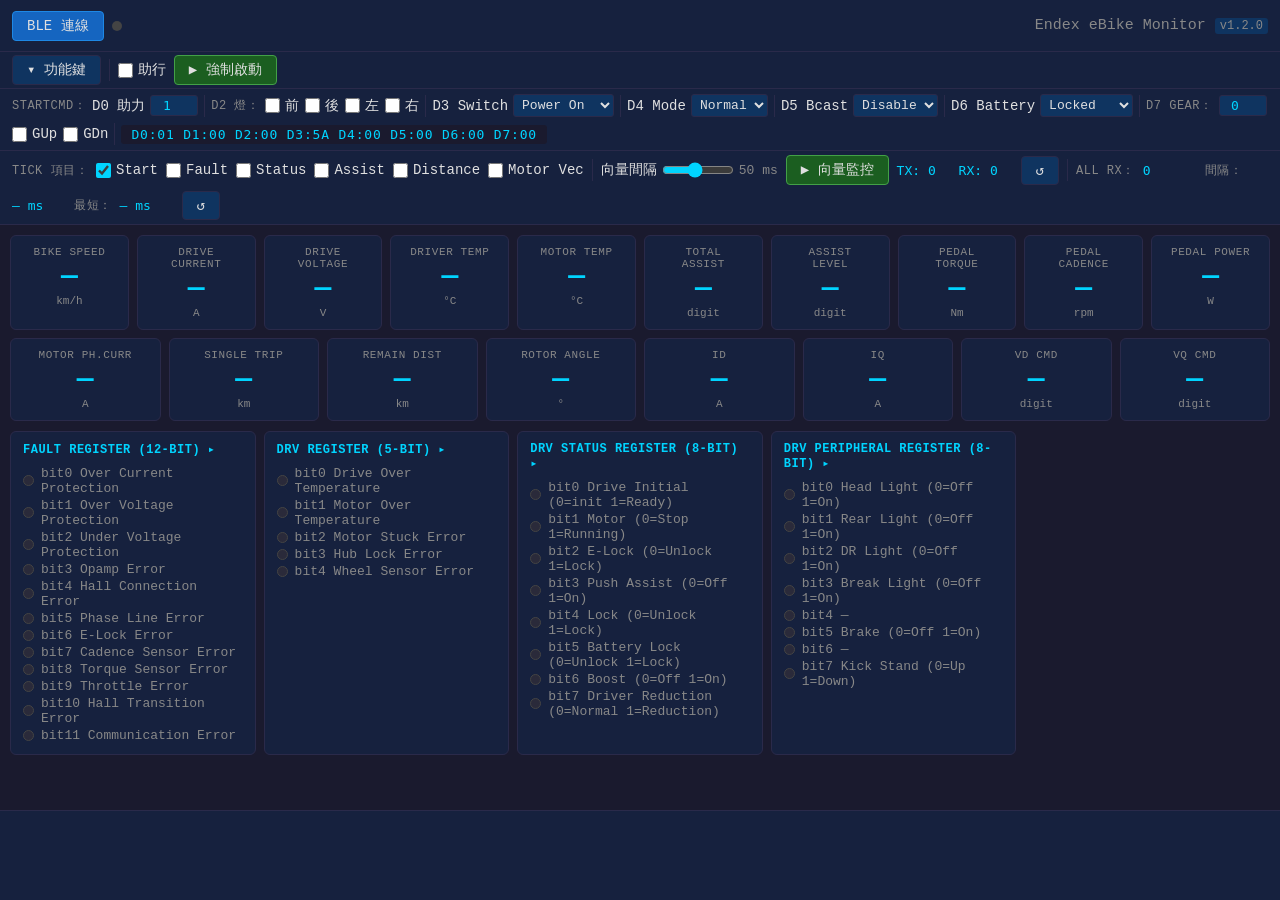
==== index.html @ 81b8f1c9 "feat: 合併 BLE 連線/關閉按鈕、助行與強制啟動移至功能鍵列 - BLE 連線與關閉整合成單一切換按鈕 btnBleToggle，依連線狀態切換文字/顏色 - 助行勾選與強制啟動按鈕移到功能鍵" ====
<!DOCTYPE html>
<html lang="zh-TW">
<head>
  <meta charset="UTF-8">
  <meta name="viewport" content="width=device-width, initial-scale=1.0">
  <title>Endex eBike Monitor</title>
  <link rel="stylesheet" href="style.css">
</head>
<body>

<!-- ── Top bar ── -->
<header class="topbar">
  <div class="conn-panel">
    <button id="btnBleToggle" class="btn btn-primary">BLE 連線</button>
    <span   id="statusDot" class="status-dot" title="未連接"></span>
    <span   id="bleInfo"   class="ble-info" style="display:none"></span>
  </div>
  <div class="app-title">Endex eBike Monitor <span id="appVersion" class="version-badge"></span></div>
</header>

<!-- ── 參數列 折疊/展開 ── -->
<div class="paneltoggle-bar">
  <button id="btnToggleParams" class="btn">▾ 功能鍵</button>
  <div class="sep"></div>
  <label class="chk-label"><input type="checkbox" id="chkPushAssist"><span>助行</span></label>
  <button id="btnDrvMonitor"   class="btn btn-action">▶ 強制啟動</button>
</div>

<div id="paramsPanel">
<!-- ── StartCmd 參數列 ── -->
<div class="cmdbar">
  <span class="tick-lbl">StartCmd：</span>

  <!-- D0 Assist Level -->
  <label class="chk-label"><span>D0 助力</span>
    <input type="number" id="cmdAssistLevel" min="0" max="5" value="1" class="cmd-num">
  </label>
  <div class="sep"></div>

  <!-- D2 Light (D1 Push Assist 沿用 topbar chkPushAssist) -->
  <span class="tick-lbl">D2 燈：</span>
  <label class="chk-label"><input type="checkbox" id="cmdLightFront"><span>前</span></label>
  <label class="chk-label"><input type="checkbox" id="cmdLightRear"><span>後</span></label>
  <label class="chk-label"><input type="checkbox" id="cmdLightLeft"><span>左</span></label>
  <label class="chk-label"><input type="checkbox" id="cmdLightRight"><span>右</span></label>
  <div class="sep"></div>

  <!-- D3 Switch -->
  <label class="chk-label"><span>D3 Switch</span>
    <select id="cmdSwitch" class="cmd-sel">
      <option value="0">Idle</option>
      <option value="90" selected>Power On</option>
      <option value="165">Power Off</option>
    </select>
  </label>
  <div class="sep"></div>

  <!-- D4 Operation -->
  <label class="chk-label"><span>D4 Mode</span>
    <select id="cmdOperation" class="cmd-sel">
      <option value="0" selected>Normal</option>
      <option value="90">Boost</option>
      <option value="236">Eco</option>
      <option value="234">Easy</option>
      <option value="174">Navi</option>
      <option value="165">Locked</option>
    </select>
  </label>
  <div class="sep"></div>

  <!-- D5 Driver Broadcast -->
  <label class="chk-label"><span>D5 Bcast</span>
    <select id="cmdBroadcast" class="cmd-sel">
      <option value="0" selected>Disable</option>
      <option value="1">Enable</option>
      <option value="2">Mute</option>
    </select>
  </label>
  <div class="sep"></div>

  <!-- D6 Battery Lock -->
  <label class="chk-label"><span>D6 Battery</span>
    <select id="cmdBatteryLock" class="cmd-sel">
      <option value="90">Unlocked</option>
      <option value="0" selected>Locked</option>
    </select>
  </label>
  <div class="sep"></div>

  <!-- D7 Gear -->
  <span class="tick-lbl">D7 Gear：</span>
  <input type="number" id="cmdGearLevel" min="0" max="15" value="0" class="cmd-num">
  <label class="chk-label"><input type="checkbox" id="cmdGearUp"><span>GUp</span></label>
  <label class="chk-label"><input type="checkbox" id="cmdGearDown"><span>GDn</span></label>
  <div class="sep"></div>
  <span id="cmdPreview" class="cmd-preview">D0:01 D1:00 D2:00 D3:5A D4:00 D5:00 D6:00 D7:00</span>
</div>

<!-- ── Tick 項目選擇列 ── -->
<nav class="tickbar">
  <span class="tick-lbl">Tick 項目：</span>
  <label class="chk-label"><input type="checkbox" id="chkTickStart"    checked><span>Start</span></label>
  <label class="chk-label"><input type="checkbox" id="chkTickFault"           ><span>Fault</span></label>
  <label class="chk-label"><input type="checkbox" id="chkTickStatus"         ><span>Status</span></label>
  <label class="chk-label"><input type="checkbox" id="chkTickAssist"         ><span>Assist</span></label>
  <label class="chk-label"><input type="checkbox" id="chkTickDistance"       ><span>Distance</span></label>
  <label class="chk-label"><input type="checkbox" id="chkTickMotorVec"       ><span>Motor Vec</span></label>
  <div class="sep"></div>
  <label class="chk-label"><span>向量間隔</span>
    <input type="range" id="mvInterval" min="10" max="100" value="50" step="5" class="mv-interval-slider">
    <span id="mvIntervalVal" class="drv-log-count">50 ms</span>
  </label>
  <button id="btnMotorVectorMonitor" class="btn btn-action">▶ 向量監控</button>
  <span id="mvTxCount" class="mv-counter">TX: 0</span>
  <span id="mvRxCount" class="mv-counter">RX: 0</span>
  <button id="btnMvCountReset" class="btn">↺</button>
  <div class="sep"></div>
  <span class="tick-lbl">All RX：</span>
  <span id="rxTotalCount" class="mv-counter">0</span>
  <span class="tick-lbl">間隔：</span>
  <span id="rxInterval" class="mv-counter">— ms</span>
  <span class="tick-lbl">最短：</span>
  <span id="rxMinInterval" class="mv-counter">— ms</span>
  <button id="btnRxTotalReset" class="btn">↺</button>
</nav>
</div><!-- #paramsPanel -->

<!-- ── Main area ── -->
<main class="main-area">

  <!-- Metric cards -->
  <div class="drv-metrics">
    <div class="drv-card"><div class="drv-lbl">Bike Speed</div>    <div id="drvBikeSpeed"      class="drv-val">—</div><div class="drv-unit">km/h</div></div>
    <div class="drv-card"><div class="drv-lbl">Drive Current</div> <div id="drvDriveCurrent"   class="drv-val">—</div><div class="drv-unit">A</div></div>
    <div class="drv-card"><div class="drv-lbl">Drive Voltage</div> <div id="drvDriveVoltage"   class="drv-val">—</div><div class="drv-unit">V</div></div>
    <div class="drv-card"><div class="drv-lbl">Driver Temp</div>   <div id="drvDriverTemp"     class="drv-val">—</div><div class="drv-unit">°C</div></div>
    <div class="drv-card"><div class="drv-lbl">Motor Temp</div>    <div id="drvMotorTemp"      class="drv-val">—</div><div class="drv-unit">°C</div></div>
    <div class="drv-card"><div class="drv-lbl">Total Assist</div>  <div id="drvTotalAssist"    class="drv-val">—</div><div class="drv-unit">digit</div></div>
    <div class="drv-card"><div class="drv-lbl">Assist Level</div>  <div id="drvAssistLevel"    class="drv-val">—</div><div class="drv-unit">digit</div></div>
    <div class="drv-card"><div class="drv-lbl">Pedal Torque</div>  <div id="drvPedalTorque"    class="drv-val">—</div><div class="drv-unit">Nm</div></div>
    <div class="drv-card"><div class="drv-lbl">Pedal Cadence</div> <div id="drvPedalCadence"   class="drv-val">—</div><div class="drv-unit">rpm</div></div>
    <div class="drv-card"><div class="drv-lbl">Pedal Power</div>   <div id="drvPedalPower"     class="drv-val">—</div><div class="drv-unit">W</div></div>
    <div class="drv-card"><div class="drv-lbl">Motor Ph.Curr</div> <div id="drvMotorPhaseCurr" class="drv-val">—</div><div class="drv-unit">A</div></div>
    <div class="drv-card"><div class="drv-lbl">Single Trip</div>   <div id="drvSingleTrip"     class="drv-val">—</div><div class="drv-unit">km</div></div>
    <div class="drv-card"><div class="drv-lbl">Remain Dist</div>   <div id="drvRemainDist"     class="drv-val">—</div><div class="drv-unit">km</div></div>
    <div class="drv-card"><div class="drv-lbl">Rotor Angle</div>  <div id="drvRotorAngle"     class="drv-val">—</div><div class="drv-unit">°</div></div>
    <div class="drv-card"><div class="drv-lbl">Id</div>           <div id="drvId"             class="drv-val">—</div><div class="drv-unit">A</div></div>
    <div class="drv-card"><div class="drv-lbl">Iq</div>           <div id="drvIq"             class="drv-val">—</div><div class="drv-unit">A</div></div>
    <div class="drv-card"><div class="drv-lbl">Vd Cmd</div>       <div id="drvVdCmd"          class="drv-val">—</div><div class="drv-unit">digit</div></div>
    <div class="drv-card"><div class="drv-lbl">Vq Cmd</div>       <div id="drvVqCmd"          class="drv-val">—</div><div class="drv-unit">digit</div></div>
  </div>

  <!-- Register bit displays -->
  <div class="drv-registers">

    <!-- Fault Register 12-bit -->
    <div class="drv-reg-box">
      <div class="drv-reg-title clickable" id="titleFault">Fault Register (12-bit) ▸</div>
      <div id="drvFault">
        <div class="drv-bit-row"><span class="drv-bit-ind"></span><span>bit0  Over Current Protection</span></div>
        <div class="drv-bit-row"><span class="drv-bit-ind"></span><span>bit1  Over Voltage Protection</span></div>
        <div class="drv-bit-row"><span class="drv-bit-ind"></span><span>bit2  Under Voltage Protection</span></div>
        <div class="drv-bit-row"><span class="drv-bit-ind"></span><span>bit3  Opamp Error</span></div>
        <div class="drv-bit-row"><span class="drv-bit-ind"></span><span>bit4  Hall Connection Error</span></div>
        <div class="drv-bit-row"><span class="drv-bit-ind"></span><span>bit5  Phase Line Error</span></div>
        <div class="drv-bit-row"><span class="drv-bit-ind"></span><span>bit6  E-Lock Error</span></div>
        <div class="drv-bit-row"><span class="drv-bit-ind"></span><span>bit7  Cadence Sensor Error</span></div>
        <div class="drv-bit-row"><span class="drv-bit-ind"></span><span>bit8  Torque Sensor Error</span></div>
        <div class="drv-bit-row"><span class="drv-bit-ind"></span><span>bit9  Throttle Error</span></div>
        <div class="drv-bit-row"><span class="drv-bit-ind"></span><span>bit10 Hall Transition Error</span></div>
        <div class="drv-bit-row"><span class="drv-bit-ind"></span><span>bit11 Communication Error</span></div>
      </div>
    </div>

    <!-- DRV Register 5-bit -->
    <div class="drv-reg-box">
      <div class="drv-reg-title clickable" id="titleDRV">DRV Register (5-bit) ▸</div>
      <div id="drvDRV">
        <div class="drv-bit-row"><span class="drv-bit-ind"></span><span>bit0  Drive Over Temperature</span></div>
        <div class="drv-bit-row"><span class="drv-bit-ind"></span><span>bit1  Motor Over Temperature</span></div>
        <div class="drv-bit-row"><span class="drv-bit-ind"></span><span>bit2  Motor Stuck Error</span></div>
        <div class="drv-bit-row"><span class="drv-bit-ind"></span><span>bit3  Hub Lock Error</span></div>
        <div class="drv-bit-row"><span class="drv-bit-ind"></span><span>bit4  Wheel Sensor Error</span></div>
      </div>
    </div>

    <!-- Status Register 8-bit -->
    <div class="drv-reg-box">
      <div class="drv-reg-title clickable" id="titleStatus">Drv Status Register (8-bit) ▸</div>
      <div id="drvStatus">
        <div class="drv-bit-row"><span class="drv-bit-ind drv-ok"></span><span>bit0  Drive Initial (0=init 1=Ready)</span></div>
        <div class="drv-bit-row"><span class="drv-bit-ind drv-ok"></span><span>bit1  Motor (0=Stop 1=Running)</span></div>
        <div class="drv-bit-row"><span class="drv-bit-ind"></span>       <span>bit2  E-Lock (0=Unlock 1=Lock)</span></div>
        <div class="drv-bit-row"><span class="drv-bit-ind drv-ok"></span><span>bit3  Push Assist (0=Off 1=On)</span></div>
        <div class="drv-bit-row"><span class="drv-bit-ind"></span>       <span>bit4  Lock (0=Unlock 1=Lock)</span></div>
        <div class="drv-bit-row"><span class="drv-bit-ind"></span>       <span>bit5  Battery Lock (0=Unlock 1=Lock)</span></div>
        <div class="drv-bit-row"><span class="drv-bit-ind drv-ok"></span><span>bit6  Boost (0=Off 1=On)</span></div>
        <div class="drv-bit-row"><span class="drv-bit-ind"></span>       <span>bit7  Driver Reduction (0=Normal 1=Reduction)</span></div>
      </div>
    </div>

    <!-- Peripheral Register 8-bit -->
    <div class="drv-reg-box">
      <div class="drv-reg-title clickable" id="titlePepherial">Drv Peripheral Register (8-bit) ▸</div>
      <div id="drvPepherial">
        <div class="drv-bit-row"><span class="drv-bit-ind drv-ok"></span><span>bit0  Head Light (0=Off 1=On)</span></div>
        <div class="drv-bit-row"><span class="drv-bit-ind drv-ok"></span><span>bit1  Rear Light (0=Off 1=On)</span></div>
        <div class="drv-bit-row"><span class="drv-bit-ind drv-ok"></span><span>bit2  DR Light (0=Off 1=On)</span></div>
        <div class="drv-bit-row"><span class="drv-bit-ind drv-ok"></span><span>bit3  Break Light (0=Off 1=On)</span></div>
        <div class="drv-bit-row"><span class="drv-bit-ind"></span>       <span>bit4  —</span></div>
        <div class="drv-bit-row"><span class="drv-bit-ind"></span>       <span>bit5  Brake (0=Off 1=On)</span></div>
        <div class="drv-bit-row"><span class="drv-bit-ind"></span>       <span>bit6  —</span></div>
        <div class="drv-bit-row"><span class="drv-bit-ind"></span>       <span>bit7  Kick Stand (0=Up 1=Down)</span></div>
      </div>
    </div>

  </div><!-- .drv-registers -->
</main>

<!-- ── Status log ── -->
<footer class="statusbar">
  <textarea id="statusLog" class="status-log" readonly></textarea>
</footer>

<!-- ══════════════════════════════════════════════════════
     SetBit modal — register bit viewer
     ══════════════════════════════════════════════════════ -->
<div id="modalSetBit" class="modal-overlay" style="display:none">
  <div class="modal-box">
    <div class="modal-hdr">
      <span id="setbitTitle">位元檢視</span>
      <button class="modal-x" data-close="modalSetBit">×</button>
    </div>
    <div class="modal-body">
      <div id="setbitGrid" class="setbit-grid"></div>
      <div id="setbitPreview" class="setbit-preview">HEX: 0x0000   DEC: 0</div>
    </div>
    <div class="modal-ftr">
      <button class="btn" data-close="modalSetBit">關閉</button>
    </div>
  </div>
</div>

<script src="js/ble.js"></script>
<script src="js/protocol.js"></script>
<script src="js/app.js"></script>
</body>
</html>
---- style.css ----
/* Endex eBike Monitor — dark theme */

:root {
  --bg:       #1a1a2e;
  --surface:  #16213e;
  --surface2: #0f3460;
  --accent:   #e94560;
  --cyan:     #00d4ff;
  --text:     #e0e0e0;
  --dim:      #888;
  --border:   #2a2a4a;
  --ok:       #00c853;
  --danger:   #e94560;
}

* { box-sizing: border-box; margin: 0; padding: 0; }

body {
  font-family: 'Consolas', 'Courier New', monospace;
  background: var(--bg);
  color: var(--text);
  display: flex;
  flex-direction: column;
  height: 100vh;
  overflow: hidden;
  font-size: 14px;
}

/* ── Top bar ─────────────────────────────────────────────────── */

.topbar {
  height: 52px;
  background: var(--surface);
  border-bottom: 1px solid var(--border);
  display: flex;
  align-items: center;
  padding: 0 12px;
  gap: 8px;
  flex-shrink: 0;
}

.conn-panel {
  display: flex;
  align-items: center;
  gap: 8px;
  flex: 1;
  min-width: 0;
}

.sep {
  width: 1px;
  height: 22px;
  background: var(--border);
  flex-shrink: 0;
}

.app-title {
  font-size: 15px;
  color: var(--dim);
  white-space: nowrap;
  margin-left: auto;
  padding-left: 12px;
}

.version-badge {
  font-size: 12px;
  background: var(--surface2);
  padding: 1px 5px;
  border-radius: 3px;
}

/* ── Buttons ──────────────────────────────────────────────────── */

.btn {
  padding: 5px 14px;
  border: 1px solid var(--border);
  border-radius: 4px;
  background: var(--surface2);
  color: var(--text);
  cursor: pointer;
  font-size: 14px;
  font-family: inherit;
  white-space: nowrap;
  flex-shrink: 0;
}
.btn:hover:not(:disabled) { filter: brightness(1.2); }
.btn:disabled { opacity: 0.4; cursor: not-allowed; }

.btn-primary { background: #1565c0; border-color: #1e88e5; }
.btn-action  { background: #1b5e20; border-color: #43a047; }
.btn-danger  { background: #b71c1c; border-color: #e53935; }

/* ── Status dot & BLE info ────────────────────────────────────── */

.status-dot {
  width: 10px; height: 10px;
  border-radius: 50%;
  background: #444;
  flex-shrink: 0;
  transition: background 0.3s;
}
.status-dot.connected    { background: var(--ok);  box-shadow: 0 0 6px var(--ok); }
.status-dot.disconnected { background: #444; }

.ble-info {
  font-size: 13px;
  color: var(--cyan);
  background: rgba(0,212,255,0.1);
  padding: 2px 8px;
  border-radius: 3px;
  white-space: nowrap;
}

.chk-label {
  display: flex;
  align-items: center;
  gap: 5px;
  cursor: pointer;
  white-space: nowrap;
  flex-shrink: 0;
}

.chk-label input[type="checkbox"] {
  width: 15px;
  height: 15px;
  accent-color: var(--cyan);
}

.drv-log-count {
  font-size: 13px;
  color: var(--dim);
  white-space: nowrap;
}

.mv-interval-slider {
  width: 72px;
  cursor: pointer;
  accent-color: var(--cyan);
  vertical-align: middle;
}

.mv-counter {
  font-size: 13px;
  color: var(--cyan);
  font-family: monospace;
  white-space: nowrap;
  min-width: 54px;
  display: inline-block;
}

/* ── Panel toggle bar ─────────────────────────────────────────── */

.paneltoggle-bar {
  background: var(--surface);
  border-bottom: 1px solid var(--border);
  display: flex;
  align-items: center;
  padding: 3px 12px;
  gap: 8px;
  flex-shrink: 0;
}

/* ── Cmd bar (StartCmd 參數) ──────────────────────────────────── */

.cmdbar {
  background: var(--surface);
  border-bottom: 1px solid var(--border);
  display: flex;
  align-items: center;
  flex-wrap: wrap;
  padding: 5px 12px;
  gap: 6px;
  flex-shrink: 0;
  min-height: 34px;
}

.cmd-sel {
  background: var(--surface2);
  color: var(--text);
  border: 1px solid var(--border);
  border-radius: 3px;
  font-size: 13px;
  font-family: inherit;
  padding: 2px 4px;
  cursor: pointer;
}
.cmd-sel:focus { outline: 1px solid var(--cyan); }

.cmd-num {
  width: 48px;
  background: var(--surface2);
  color: var(--cyan);
  border: 1px solid var(--border);
  border-radius: 3px;
  font-size: 13px;
  font-family: monospace;
  padding: 2px 4px;
  text-align: center;
}
.cmd-num:focus { outline: 1px solid var(--cyan); }

.cmd-preview {
  font-size: 13px;
  color: var(--cyan);
  font-family: monospace;
  white-space: nowrap;
  background: var(--bg);
  padding: 2px 10px;
  border-radius: 3px;
  letter-spacing: 0.8px;
}

/* ── Tick bar ─────────────────────────────────────────────────── */

.tickbar {
  min-height: 36px;
  background: var(--surface);
  border-bottom: 1px solid var(--border);
  display: flex;
  align-items: center;
  flex-wrap: wrap;
  padding: 4px 12px;
  gap: 8px;
  row-gap: 6px;
  flex-shrink: 0;
}

.tick-lbl {
  font-size: 12px;
  color: var(--dim);
  white-space: nowrap;
  text-transform: uppercase;
  letter-spacing: 0.5px;
}

/* ── Main area ────────────────────────────────────────────────── */

.main-area {
  flex: 1;
  overflow-y: auto;
  padding: 10px;
  display: flex;
  flex-direction: column;
  gap: 10px;
}

/* ── Metric cards ─────────────────────────────────────────────── */

.drv-metrics {
  display: flex;
  flex-wrap: wrap;
  gap: 8px;
}

.drv-card {
  background: var(--surface);
  border: 1px solid var(--border);
  border-radius: 6px;
  padding: 10px 16px;
  min-width: 110px;
  text-align: center;
  flex: 1 0 110px;
}

.drv-lbl {
  font-size: 11px;
  color: var(--dim);
  text-transform: uppercase;
  letter-spacing: 0.6px;
  margin-bottom: 4px;
}

.drv-val {
  font-size: 28px;
  font-weight: bold;
  color: var(--cyan);
  line-height: 1.1;
}

.drv-unit {
  font-size: 11px;
  color: var(--dim);
  margin-top: 2px;
}

/* ── Register boxes ───────────────────────────────────────────── */

.drv-registers {
  display: grid;
  grid-template-columns: repeat(auto-fill, minmax(220px, 1fr));
  gap: 8px;
}

.drv-reg-box {
  background: var(--surface);
  border: 1px solid var(--border);
  border-radius: 6px;
  padding: 10px 12px;
}

.drv-reg-title {
  font-size: 12px;
  font-weight: bold;
  color: var(--cyan);
  text-transform: uppercase;
  letter-spacing: 0.5px;
  margin-bottom: 8px;
}

.drv-reg-title.clickable {
  cursor: pointer;
  user-select: none;
}
.drv-reg-title.clickable:hover { color: #fff; }

.drv-bit-row {
  display: flex;
  align-items: center;
  gap: 7px;
  padding: 1px 0;
  font-size: 13px;
  color: var(--dim);
}

.drv-bit-ind {
  width: 11px; height: 11px;
  border-radius: 50%;
  background: #2a2a3a;
  border: 1px solid #444;
  flex-shrink: 0;
  transition: background 0.15s, box-shadow 0.15s;
}

/* error bits: red when on */
.drv-bit-ind.on {
  background: var(--danger);
  border-color: var(--danger);
  box-shadow: 0 0 5px var(--danger);
}

/* ok bits: green when on (drv-ok class present in HTML) */
.drv-bit-ind.drv-ok.on {
  background: var(--ok);
  border-color: var(--ok);
  box-shadow: 0 0 5px var(--ok);
}

/* ── Status bar ───────────────────────────────────────────────── */

.statusbar {
  height: 90px;
  background: var(--surface);
  border-top: 1px solid var(--border);
  flex-shrink: 0;
  padding: 4px 6px;
}

.status-log {
  width: 100%;
  height: 100%;
  background: transparent;
  border: none;
  color: var(--dim);
  font-family: inherit;
  font-size: 13px;
  resize: none;
  outline: none;
}

/* ── Modal ────────────────────────────────────────────────────── */

.modal-overlay {
  position: fixed;
  inset: 0;
  background: rgba(0, 0, 0, 0.72);
  display: flex;
  align-items: center;
  justify-content: center;
  z-index: 1000;
}

.modal-box {
  background: var(--surface);
  border: 1px solid var(--border);
  border-radius: 8px;
  min-width: 280px;
  max-width: 90vw;
  max-height: 80vh;
  display: flex;
  flex-direction: column;
  box-shadow: 0 8px 32px rgba(0,0,0,0.5);
}

.modal-hdr {
  display: flex;
  align-items: center;
  justify-content: space-between;
  padding: 10px 14px;
  border-bottom: 1px solid var(--border);
  font-size: 15px;
  font-weight: bold;
  color: var(--cyan);
}

.modal-x {
  background: none;
  border: none;
  color: var(--dim);
  font-size: 20px;
  cursor: pointer;
  line-height: 1;
  padding: 0 2px;
}
.modal-x:hover { color: var(--danger); }

.modal-body {
  padding: 14px;
  overflow-y: auto;
  flex: 1;
}

.modal-ftr {
  padding: 10px 14px;
  border-top: 1px solid var(--border);
  display: flex;
  justify-content: flex-end;
  gap: 8px;
}

/* ── SetBit grid ──────────────────────────────────────────────── */

.setbit-grid {
  display: flex;
  flex-direction: column;
  gap: 5px;
}

.setbit-row {
  display: flex;
  align-items: center;
  gap: 8px;
  font-size: 14px;
}

.setbit-row input[type="checkbox"] {
  width: 16px; height: 16px;
  cursor: default;
  accent-color: var(--cyan);
}

.setbit-preview {
  margin-top: 12px;
  padding: 7px 10px;
  background: var(--bg);
  border-radius: 4px;
  font-size: 15px;
  color: var(--cyan);
  font-family: monospace;
  letter-spacing: 0.5px;
}

/* ── Responsive (mobile / narrow screens) ────────────────────── */

@media (max-width: 768px) {
  body { font-size: 16px; }

  .topbar {
    height: auto;
    flex-wrap: wrap;
    padding: 6px 8px;
    row-gap: 6px;
  }

  .conn-panel {
    flex-wrap: wrap;
    row-gap: 6px;
  }

  .app-title {
    order: -1;
    width: 100%;
    margin-left: 0;
    padding-left: 0;
  }

  .paneltoggle-bar,
  .cmdbar {
    padding: 6px 8px;
  }

  .tickbar {
    height: auto;
    flex-wrap: wrap;
    padding: 6px 8px;
    row-gap: 6px;
  }

  .btn {
    padding: 8px 14px;
    font-size: 15px;
    min-height: 40px;
  }

  .chk-label {
    gap: 6px;
  }

  .chk-label input[type="checkbox"],
  .setbit-row input[type="checkbox"] {
    width: 20px;
    height: 20px;
  }

  .cmd-sel, .cmd-num {
    font-size: 15px;
    padding: 6px;
    min-height: 36px;
  }

  .mv-interval-slider {
    width: 100px;
  }
}
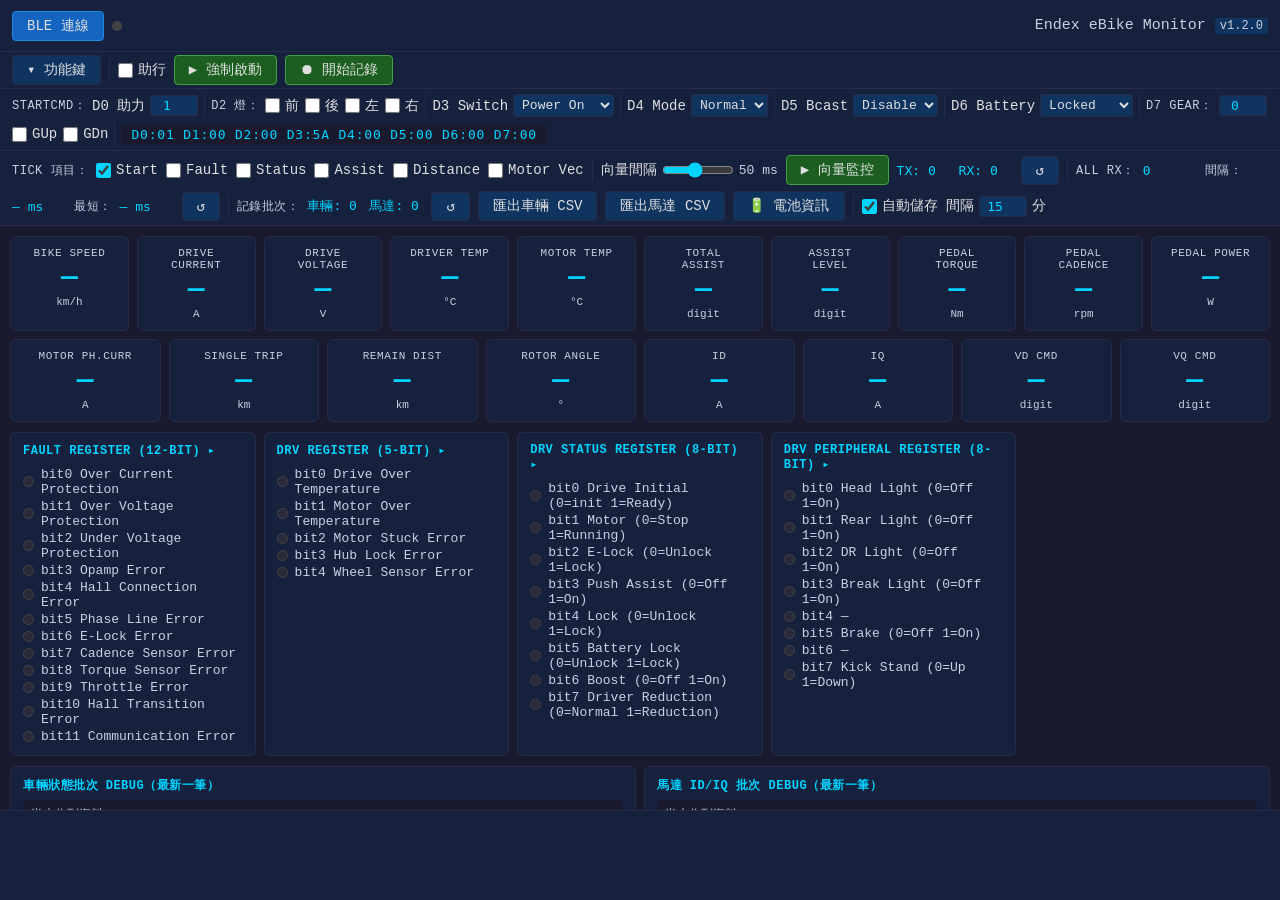
==== commit b7e62362: "feat: 新增 Recording Mode 批次除錯/比對面板與 Battery Info 彈窗，修正批次切幀錯誤 - 新增車輛/馬達批次 DEBUG 顯示、記錄前後 CAN 值比對表、CSV 匯" ====
--- a/index.html
+++ b/index.html
@@ -24,6 +24,7 @@
   <div class="sep"></div>
   <label class="chk-label"><input type="checkbox" id="chkPushAssist"><span>助行</span></label>
   <button id="btnDrvMonitor"   class="btn btn-action">▶ 強制啟動</button>
+  <button id="btnRecordingMode" class="btn btn-action">⏺ 開始記錄</button>
 </div>
 
 <div id="paramsPanel">
@@ -122,6 +123,20 @@
   <span class="tick-lbl">最短：</span>
   <span id="rxMinInterval" class="mv-counter">— ms</span>
   <button id="btnRxTotalReset" class="btn">↺</button>
+  <div class="sep"></div>
+  <span class="tick-lbl">記錄批次：</span>
+  <span id="recVehicleBatchCount" class="mv-counter">車輛: 0</span>
+  <span id="recMotorBatchCount"   class="mv-counter">馬達: 0</span>
+  <button id="btnRecReset" class="btn">↺</button>
+  <button id="btnExportRecVehicleCsv" class="btn">匯出車輛 CSV</button>
+  <button id="btnExportRecMotorCsv"   class="btn">匯出馬達 CSV</button>
+  <button id="btnBatteryInfo" class="btn">🔋 電池資訊</button>
+  <div class="sep"></div>
+  <label class="chk-label"><input type="checkbox" id="chkRecAutoSave" checked><span>自動儲存</span></label>
+  <label class="chk-label"><span>間隔</span>
+    <input type="number" id="recAutoSaveInterval" min="1" max="120" value="15" class="cmd-num">
+    <span>分</span>
+  </label>
 </nav>
 </div><!-- #paramsPanel -->
 
@@ -215,6 +230,29 @@
     </div>
 
   </div><!-- .drv-registers -->
+
+  <!-- Recording Mode Debug（最新一筆批次的原始 bytes + 解析結果） -->
+  <div class="rec-debug">
+    <div class="rec-debug-box">
+      <div class="rec-debug-title">車輛狀態批次 Debug（最新一筆）</div>
+      <pre id="recDebugVehicleRaw" class="rec-debug-raw">尚未收到資料</pre>
+      <pre id="recDebugVehicleParsed" class="rec-debug-parsed">—</pre>
+    </div>
+    <div class="rec-debug-box">
+      <div class="rec-debug-title">馬達 Id/Iq 批次 Debug（最新一筆）</div>
+      <pre id="recDebugMotorRaw" class="rec-debug-raw">尚未收到資料</pre>
+      <pre id="recDebugMotorParsed" class="rec-debug-parsed">—</pre>
+    </div>
+  </div>
+
+  <!-- Recording vs CAN 基準比對（進入記錄模式那一刻凍結的 CAN 值 vs 記錄中最新值） -->
+  <div class="rec-debug-box">
+    <div class="rec-debug-title">記錄前 CAN 基準 vs 記錄中最新值</div>
+    <table class="rec-compare-table">
+      <thead><tr><th>欄位</th><th>基準（記錄前）</th><th>最新（記錄中）</th></tr></thead>
+      <tbody id="recCompareBody"></tbody>
+    </table>
+  </div>
 </main>
 
 <!-- ── Status log ── -->
@@ -241,6 +279,131 @@
   </div>
 </div>
 
+<!-- ══════════════════════════════════════════════════════
+     Battery Info modal — 雙電池遙測（僅記錄模式收到資料時有值）
+     ══════════════════════════════════════════════════════ -->
+<div id="modalBattery" class="modal-overlay" style="display:none">
+  <div class="modal-box modal-box-wide">
+    <div class="modal-hdr">
+      <span>電池資訊</span>
+      <button class="modal-x" data-close="modalBattery">×</button>
+    </div>
+    <div class="modal-body">
+      <div class="battery-shared">
+        <span class="tick-lbl">模擬 SOC (SimualRSOC，記錄模式)：</span>
+        <span id="batSimualRSOC" class="mv-counter">—</span>
+      </div>
+      <div class="battery-cols">
+        <div class="battery-col">
+          <div class="drv-reg-title">電池 1（CAN 輪詢，即時）</div>
+          <div class="drv-card"><div class="drv-lbl">Voltage</div><div id="bat1Voltage" class="drv-val">—</div><div class="drv-unit">V</div></div>
+          <div class="drv-card"><div class="drv-lbl">Current</div><div id="bat1Current" class="drv-val">—</div><div class="drv-unit">A</div></div>
+          <div class="drv-card"><div class="drv-lbl">Temp</div><div id="bat1Temp" class="drv-val">—</div><div class="drv-unit">°C</div></div>
+          <div class="drv-card"><div class="drv-lbl">RSOC</div><div id="bat1Rsoc" class="drv-val">—</div><div class="drv-unit">%</div></div>
+          <div class="drv-card"><div class="drv-lbl">ASOC</div><div id="bat1Asoc" class="drv-val">—</div><div class="drv-unit">%</div></div>
+          <div class="drv-card"><div class="drv-lbl">SOH</div><div id="bat1Soh" class="drv-val">—</div><div class="drv-unit">%</div></div>
+          <div class="drv-card"><div class="drv-lbl">Full Charge</div><div id="bat1FullChargeCap" class="drv-val">—</div><div class="drv-unit">Ah</div></div>
+          <div class="drv-card"><div class="drv-lbl">Remain Cap</div><div id="bat1RemainCap" class="drv-val">—</div><div class="drv-unit">Ah</div></div>
+
+          <div class="drv-reg-box battery-fault-title">
+            <div class="drv-reg-title clickable" id="titleBat1Fault">Battery1 Fault Register (13-bit) ▸</div>
+            <div id="bat1FaultReg">
+              <div class="drv-bit-row"><span class="drv-bit-ind"></span><span>bit0  DSGFETE Discharge FET Error</span></div>
+              <div class="drv-bit-row"><span class="drv-bit-ind"></span><span>bit1  CHGFET Charge FET Error</span></div>
+              <div class="drv-bit-row"><span class="drv-bit-ind"></span><span>bit2  TDW Temperature Discharging Warning</span></div>
+              <div class="drv-bit-row"><span class="drv-bit-ind"></span><span>bit3  TDE Temperature Discharging Error</span></div>
+              <div class="drv-bit-row"><span class="drv-bit-ind"></span><span>bit4  TCE Temperature Charging Error</span></div>
+              <div class="drv-bit-row"><span class="drv-bit-ind"></span><span>bit5  COV Cell Over Voltage</span></div>
+              <div class="drv-bit-row"><span class="drv-bit-ind"></span><span>bit6  CUV Cell Under Voltage</span></div>
+              <div class="drv-bit-row"><span class="drv-bit-ind"></span><span>bit7  OCC Over Current Charge</span></div>
+              <div class="drv-bit-row"><span class="drv-bit-ind"></span><span>bit8  OCD-1 1st Stage Overcurrent Discharge</span></div>
+              <div class="drv-bit-row"><span class="drv-bit-ind"></span><span>bit9  OCD-2 2nd Stage Overcurrent Discharge</span></div>
+              <div class="drv-bit-row"><span class="drv-bit-ind"></span><span>bit10 SCC Short Circuit</span></div>
+              <div class="drv-bit-row"><span class="drv-bit-ind"></span><span>bit11 FD Fully Discharge</span></div>
+              <div class="drv-bit-row"><span class="drv-bit-ind"></span><span>bit12 NRD Nearly Discharged</span></div>
+            </div>
+          </div>
+
+          <div class="drv-reg-box battery-fault-title">
+            <div class="drv-reg-title clickable" id="titleBat1Status">Battery1 Status Register (8-bit) ▸</div>
+            <div id="bat1StatusReg">
+              <div class="drv-bit-row"><span class="drv-bit-ind drv-ok"></span><span>bit0  Initialize Complete</span></div>
+              <div class="drv-bit-row"><span class="drv-bit-ind drv-ok"></span><span>bit1  Active Mode</span></div>
+              <div class="drv-bit-row"><span class="drv-bit-ind drv-ok"></span><span>bit2  Discharge Mos On</span></div>
+              <div class="drv-bit-row"><span class="drv-bit-ind drv-ok"></span><span>bit3  Charger Detected</span></div>
+              <div class="drv-bit-row"><span class="drv-bit-ind drv-ok"></span><span>bit4  Charging</span></div>
+              <div class="drv-bit-row"><span class="drv-bit-ind"></span>       <span>bit5  Reserved</span></div>
+              <div class="drv-bit-row"><span class="drv-bit-ind"></span>       <span>bit6  Reserved</span></div>
+              <div class="drv-bit-row"><span class="drv-bit-ind"></span>       <span>bit7  Shutdown Initiating</span></div>
+            </div>
+          </div>
+
+          <div class="drv-reg-title battery-fault-title">電池 1（記錄模式）</div>
+          <div class="drv-card"><div class="drv-lbl">RSOC</div><div id="batRsoc1" class="drv-val">—</div><div class="drv-unit">%</div></div>
+          <div class="drv-card"><div class="drv-lbl">Temp</div><div id="batTemp1" class="drv-val">—</div><div class="drv-unit">raw</div></div>
+          <div class="drv-card"><div class="drv-lbl">Status</div><div id="batStatus1" class="drv-val">—</div><div class="drv-unit">hex</div></div>
+          <div class="drv-reg-title battery-fault-title">Fault (16-bit，bit0~12 定義同 CAN Fault Register，bit13~15 保留)</div>
+          <div id="batFaultBits1" class="setbit-grid"></div>
+        </div>
+        <div class="battery-col">
+          <div class="drv-reg-title">電池 2（CAN 輪詢，即時）</div>
+          <div class="drv-card"><div class="drv-lbl">Voltage</div><div id="bat2Voltage" class="drv-val">—</div><div class="drv-unit">V</div></div>
+          <div class="drv-card"><div class="drv-lbl">Current</div><div id="bat2Current" class="drv-val">—</div><div class="drv-unit">A</div></div>
+          <div class="drv-card"><div class="drv-lbl">Temp</div><div id="bat2Temp" class="drv-val">—</div><div class="drv-unit">°C</div></div>
+          <div class="drv-card"><div class="drv-lbl">RSOC</div><div id="bat2Rsoc" class="drv-val">—</div><div class="drv-unit">%</div></div>
+          <div class="drv-card"><div class="drv-lbl">ASOC</div><div id="bat2Asoc" class="drv-val">—</div><div class="drv-unit">%</div></div>
+          <div class="drv-card"><div class="drv-lbl">SOH</div><div id="bat2Soh" class="drv-val">—</div><div class="drv-unit">%</div></div>
+          <div class="drv-card"><div class="drv-lbl">Full Charge</div><div id="bat2FullChargeCap" class="drv-val">—</div><div class="drv-unit">Ah</div></div>
+          <div class="drv-card"><div class="drv-lbl">Remain Cap</div><div id="bat2RemainCap" class="drv-val">—</div><div class="drv-unit">Ah</div></div>
+
+          <div class="drv-reg-box battery-fault-title">
+            <div class="drv-reg-title clickable" id="titleBat2Fault">Battery2 Fault Register (13-bit) ▸</div>
+            <div id="bat2FaultReg">
+              <div class="drv-bit-row"><span class="drv-bit-ind"></span><span>bit0  DSGFETE Discharge FET Error</span></div>
+              <div class="drv-bit-row"><span class="drv-bit-ind"></span><span>bit1  CHGFET Charge FET Error</span></div>
+              <div class="drv-bit-row"><span class="drv-bit-ind"></span><span>bit2  TDW Temperature Discharging Warning</span></div>
+              <div class="drv-bit-row"><span class="drv-bit-ind"></span><span>bit3  TDE Temperature Discharging Error</span></div>
+              <div class="drv-bit-row"><span class="drv-bit-ind"></span><span>bit4  TCE Temperature Charging Error</span></div>
+              <div class="drv-bit-row"><span class="drv-bit-ind"></span><span>bit5  COV Cell Over Voltage</span></div>
+              <div class="drv-bit-row"><span class="drv-bit-ind"></span><span>bit6  CUV Cell Under Voltage</span></div>
+              <div class="drv-bit-row"><span class="drv-bit-ind"></span><span>bit7  OCC Over Current Charge</span></div>
+              <div class="drv-bit-row"><span class="drv-bit-ind"></span><span>bit8  OCD-1 1st Stage Overcurrent Discharge</span></div>
+              <div class="drv-bit-row"><span class="drv-bit-ind"></span><span>bit9  OCD-2 2nd Stage Overcurrent Discharge</span></div>
+              <div class="drv-bit-row"><span class="drv-bit-ind"></span><span>bit10 SCC Short Circuit</span></div>
+              <div class="drv-bit-row"><span class="drv-bit-ind"></span><span>bit11 FD Fully Discharge</span></div>
+              <div class="drv-bit-row"><span class="drv-bit-ind"></span><span>bit12 NRD Nearly Discharged</span></div>
+            </div>
+          </div>
+
+          <div class="drv-reg-box battery-fault-title">
+            <div class="drv-reg-title clickable" id="titleBat2Status">Battery2 Status Register (8-bit) ▸</div>
+            <div id="bat2StatusReg">
+              <div class="drv-bit-row"><span class="drv-bit-ind drv-ok"></span><span>bit0  Initialize Complete</span></div>
+              <div class="drv-bit-row"><span class="drv-bit-ind drv-ok"></span><span>bit1  Active Mode</span></div>
+              <div class="drv-bit-row"><span class="drv-bit-ind drv-ok"></span><span>bit2  Discharge Mos On</span></div>
+              <div class="drv-bit-row"><span class="drv-bit-ind drv-ok"></span><span>bit3  Charger Detected</span></div>
+              <div class="drv-bit-row"><span class="drv-bit-ind drv-ok"></span><span>bit4  Charging</span></div>
+              <div class="drv-bit-row"><span class="drv-bit-ind"></span>       <span>bit5  Reserved</span></div>
+              <div class="drv-bit-row"><span class="drv-bit-ind"></span>       <span>bit6  Reserved</span></div>
+              <div class="drv-bit-row"><span class="drv-bit-ind"></span>       <span>bit7  Shutdown Initiating</span></div>
+            </div>
+          </div>
+
+          <div class="drv-reg-title battery-fault-title">電池 2（記錄模式）</div>
+          <div class="drv-card"><div class="drv-lbl">RSOC</div><div id="batRsoc2" class="drv-val">—</div><div class="drv-unit">%</div></div>
+          <div class="drv-card"><div class="drv-lbl">Temp</div><div id="batTemp2" class="drv-val">—</div><div class="drv-unit">raw</div></div>
+          <div class="drv-card"><div class="drv-lbl">Status</div><div id="batStatus2" class="drv-val">—</div><div class="drv-unit">hex</div></div>
+          <div class="drv-reg-title battery-fault-title">Fault (16-bit，bit0~12 定義同 CAN Fault Register，bit13~15 保留)</div>
+          <div id="batFaultBits2" class="setbit-grid"></div>
+        </div>
+      </div>
+    </div>
+    <div class="modal-ftr">
+      <button class="btn" data-close="modalBattery">關閉</button>
+    </div>
+  </div>
+</div>
+
 <script src="js/ble.js"></script>
 <script src="js/protocol.js"></script>
 <script src="js/app.js"></script>
--- a/style.css
+++ b/style.css
@@ -7,7 +7,7 @@
   --accent:   #e94560;
   --cyan:     #00d4ff;
   --text:     #e0e0e0;
-  --dim:      #888;
+  --dim:      #ccd0e2;
   --border:   #2a2a4a;
   --ok:       #00c853;
   --danger:   #e94560;
@@ -345,6 +345,69 @@
   box-shadow: 0 0 5px var(--ok);
 }
 
+/* ── Recording Debug panel ────────────────────────────────────── */
+
+.rec-debug {
+  display: grid;
+  grid-template-columns: repeat(auto-fit, minmax(320px, 1fr));
+  gap: 8px;
+}
+
+.rec-debug-box {
+  background: var(--surface);
+  border: 1px solid var(--border);
+  border-radius: 6px;
+  padding: 10px 12px;
+}
+
+.rec-debug-title {
+  font-size: 12px;
+  font-weight: bold;
+  color: var(--cyan);
+  text-transform: uppercase;
+  letter-spacing: 0.5px;
+  margin-bottom: 6px;
+}
+
+.rec-debug-raw,
+.rec-debug-parsed {
+  font-family: monospace;
+  font-size: 12px;
+  color: var(--dim);
+  white-space: pre-wrap;
+  word-break: break-all;
+  background: var(--bg);
+  border-radius: 4px;
+  padding: 6px 8px;
+  margin-top: 4px;
+  max-height: 90px;
+  overflow-y: auto;
+}
+
+.rec-compare-table {
+  width: 100%;
+  border-collapse: collapse;
+  font-size: 12px;
+}
+
+.rec-compare-table th,
+.rec-compare-table td {
+  text-align: left;
+  padding: 3px 8px;
+  border-bottom: 1px solid var(--border);
+}
+
+.rec-compare-table th {
+  color: var(--dim);
+  text-transform: uppercase;
+  letter-spacing: 0.5px;
+  font-size: 11px;
+}
+
+.rec-compare-table td { color: var(--text); font-family: monospace; }
+
+.rec-compare-diff td { color: var(--accent); }
+
 /* ── Status bar ───────────────────────────────────────────────── */
 
 .statusbar {
@@ -426,6 +489,33 @@
   justify-content: flex-end;
   gap: 8px;
 }
+
+/* ── Battery Info modal ───────────────────────────────────────── */
+
+.modal-box-wide { min-width: 640px; }
+
+.battery-note {
+  color: var(--dim);
+  font-size: 12px;
+  margin: 6px 0;
+}
+
+.battery-shared {
+  display: flex;
+  align-items: center;
+  gap: 8px;
+  margin-bottom: 12px;
+}
+
+.battery-cols {
+  display: grid;
+  grid-template-columns: 1fr 1fr;
+  gap: 14px;
+}
+
+.battery-col .drv-card { margin-bottom: 8px; }
+
+.battery-fault-title { margin-top: 10px; }
 
 /* ── SetBit grid ──────────────────────────────────────────────── */
 
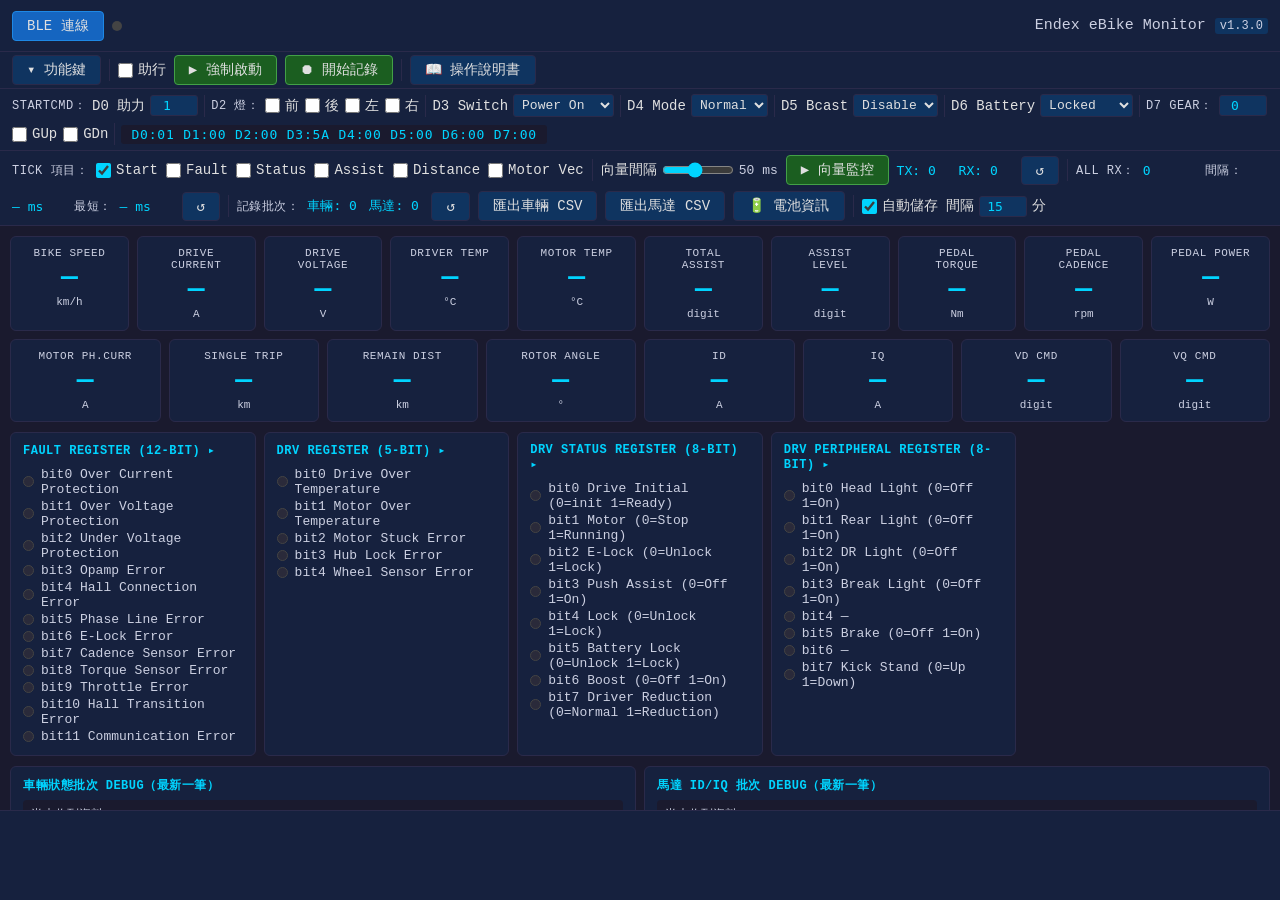
==== commit 7e06b046: "feat: 新增「操作說明書」功能鍵並進版至 v1.3.0 功能鍵列新增按鈕，點擊於新分頁開啟操作手冊；為此在 style.css 補上 a.btn 樣式讓連結按鈕外觀與其他按鈕一致。  Co-Aut" ====
--- a/index.html
+++ b/index.html
@@ -25,6 +25,8 @@
   <label class="chk-label"><input type="checkbox" id="chkPushAssist"><span>助行</span></label>
   <button id="btnDrvMonitor"   class="btn btn-action">▶ 強制啟動</button>
   <button id="btnRecordingMode" class="btn btn-action">⏺ 開始記錄</button>
+  <div class="sep"></div>
+  <a id="btnManual" class="btn" href="https://claude.ai/code/artifact/1b2bfbd0-722d-49dc-9913-071f6dde3795" target="_blank" rel="noopener">📖 操作說明書</a>
 </div>
 
 <div id="paramsPanel">
--- a/style.css
+++ b/style.css
@@ -86,6 +86,8 @@
 .btn:hover:not(:disabled) { filter: brightness(1.2); }
 .btn:disabled { opacity: 0.4; cursor: not-allowed; }
 
+a.btn { text-decoration: none; display: inline-flex; align-items: center; }
+
 .btn-primary { background: #1565c0; border-color: #1e88e5; }
 .btn-action  { background: #1b5e20; border-color: #43a047; }
 .btn-danger  { background: #b71c1c; border-color: #e53935; }
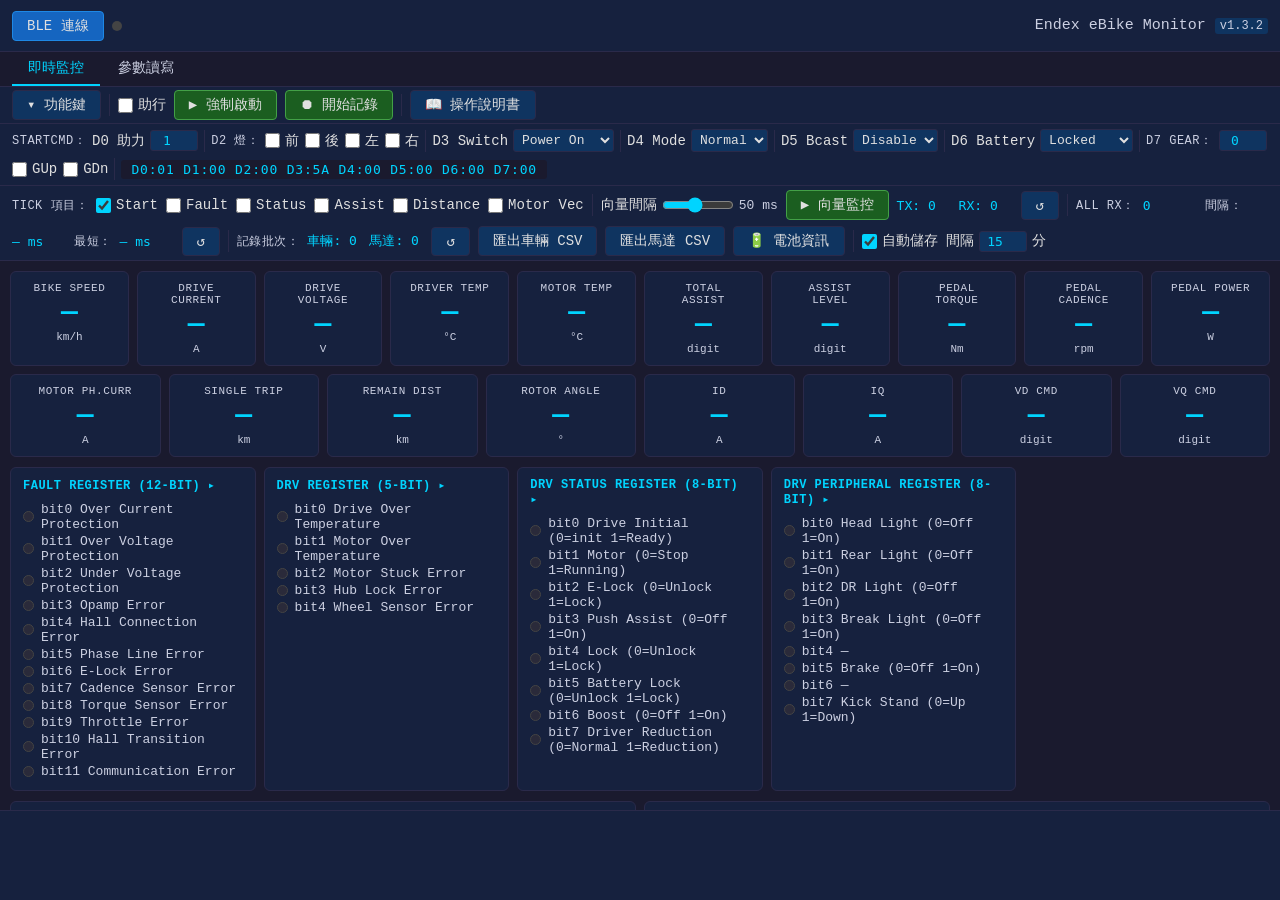
==== commit 274da19c: "feat: 新增參數讀寫頁面 - 連線列下方新增「即時監控／參數讀寫」頁籤，參數讀寫獨立成一頁（js/param.js） - 單筆讀取（FC 0x03）／寫入（FC 0x06）、讀取裝置 SIG、.t" ====
--- a/index.html
+++ b/index.html
@@ -18,6 +18,12 @@
   <div class="app-title">Endex eBike Monitor <span id="appVersion" class="version-badge"></span></div>
 </header>
 
+<!-- ── 頁籤 ── -->
+<nav class="page-tabs">
+  <button class="page-tab active" data-page="pageMonitor">即時監控</button>
+  <button class="page-tab" data-page="pageParam">參數讀寫</button>
+</nav>
+
 <!-- ── 參數列 折疊/展開 ── -->
 <div class="paneltoggle-bar">
   <button id="btnToggleParams" class="btn">▾ 功能鍵</button>
@@ -26,7 +32,7 @@
   <button id="btnDrvMonitor"   class="btn btn-action">▶ 強制啟動</button>
   <button id="btnRecordingMode" class="btn btn-action">⏺ 開始記錄</button>
   <div class="sep"></div>
-  <a id="btnManual" class="btn" href="https://claude.ai/code/artifact/1b2bfbd0-722d-49dc-9913-071f6dde3795" target="_blank" rel="noopener">📖 操作說明書</a>
+  <a id="btnManual" class="btn" href="manual.html" target="_blank" rel="noopener">📖 操作說明書</a>
 </div>
 
 <div id="paramsPanel">
@@ -144,6 +150,9 @@
 
 <!-- ── Main area ── -->
 <main class="main-area">
+
+  <!-- ══ PAGE: 即時監控 ══ -->
+  <div id="pageMonitor" class="page active">
 
   <!-- Metric cards -->
   <div class="drv-metrics">
@@ -255,6 +264,78 @@
       <tbody id="recCompareBody"></tbody>
     </table>
   </div>
+  </div><!-- #pageMonitor -->
+
+  <!-- ══ PAGE: 參數讀寫 ══ -->
+  <div id="pageParam" class="page">
+    <div class="param-grid">
+      <div class="rec-debug-box">
+        <div class="rec-debug-title">單筆讀寫</div>
+        <div class="param-row">
+          <span class="tick-lbl">功能</span>
+          <label class="chk-label"><input type="radio" name="paramFc" value="3" checked><span>讀取 0x03</span></label>
+          <label class="chk-label"><input type="radio" name="paramFc" value="6"><span>寫入 0x06</span></label>
+        </div>
+        <div class="param-row">
+          <span class="tick-lbl">位址 0x</span>
+          <input id="paramAddr" class="cmd-num param-hex" maxlength="4" value="0000" spellcheck="false">
+          <span id="paramDataGroup" class="param-row-inline">
+            <span class="tick-lbl">數據 0x</span>
+            <input id="paramData" class="cmd-num param-hex" maxlength="4" value="0000" spellcheck="false">
+          </span>
+          <button id="btnParamSend" class="btn btn-primary">發送</button>
+        </div>
+        <div id="paramResp" class="setbit-preview">尚未收到回應</div>
+      </div>
+
+      <div class="rec-debug-box">
+        <div class="rec-debug-title">裝置 SIG（位址 0x0000~0x0003）</div>
+        <div class="param-row">
+          <button id="btnParamReadSig" class="btn btn-primary">讀取參數 SIG</button>
+        </div>
+        <div class="param-row">
+          <span class="tick-lbl">檔案 SIG</span><span id="paramSigFile" class="mv-counter param-sig">--</span>
+          <span class="tick-lbl">裝置 SIG</span><span id="paramSigDevice" class="mv-counter param-sig">--</span>
+        </div>
+      </div>
+    </div>
+
+    <div class="rec-debug-box">
+      <div class="rec-debug-title">批次讀寫</div>
+      <div class="param-row">
+        <input type="file" id="paramBatchFile" accept=".txt" style="display:none">
+        <button id="btnParamLoad" class="btn">載入 .txt 檔</button>
+        <span id="paramFileName" class="param-note">未載入</span>
+      </div>
+      <div id="paramBatchCtrls" style="display:none">
+        <div class="param-row">
+          <button id="btnParamBatchRead"  class="btn btn-primary">全部讀取</button>
+          <button id="btnParamBatchWrite" class="btn btn-action">全部寫入</button>
+          <button id="btnParamBatchSave"  class="btn">儲存結果</button>
+          <span id="paramBatchStat" class="param-note"></span>
+        </div>
+        <div class="param-row">
+          <span class="tick-lbl">檔名</span>
+          <input id="paramSaveName" class="param-filename" value="param_result.txt" spellcheck="false">
+        </div>
+        <div class="param-prog"><div id="paramProgFill" class="param-prog-fill"></div></div>
+        <div class="param-table-wrap">
+          <table class="rec-compare-table">
+            <thead><tr><th>#</th><th>位址</th><th>檔案數據</th><th>讀取結果</th><th>狀態</th></tr></thead>
+            <tbody id="paramBatchBody"></tbody>
+          </table>
+        </div>
+      </div>
+    </div>
+
+    <div class="rec-debug-box">
+      <div class="param-row">
+        <span class="rec-debug-title" style="margin:0">通訊記錄</span>
+        <button id="btnParamLogClear" class="btn">清除</button>
+      </div>
+      <pre id="paramLog" class="rec-debug-raw param-log"></pre>
+    </div>
+  </div>
 </main>
 
 <!-- ── Status log ── -->
@@ -409,5 +490,6 @@
 <script src="js/ble.js"></script>
 <script src="js/protocol.js"></script>
 <script src="js/app.js"></script>
+<script src="js/param.js"></script>
 </body>
 </html>
--- a/style.css
+++ b/style.css
@@ -22,6 +22,7 @@
   display: flex;
   flex-direction: column;
   height: 100vh;
+  height: 100dvh;
   overflow: hidden;
   font-size: 14px;
 }
@@ -150,12 +151,40 @@
   display: inline-block;
 }
 
+/* ── Page tabs ────────────────────────────────────────────────── */
+
+.page-tabs {
+  display: flex;
+  gap: 2px;
+  padding: 0 12px;
+  background: var(--bg);
+  border-bottom: 1px solid var(--border);
+  flex-shrink: 0;
+}
+
+.page-tab {
+  background: none;
+  border: none;
+  border-bottom: 2px solid transparent;
+  color: var(--dim);
+  font-family: inherit;
+  font-size: 14px;
+  padding: 7px 16px;
+  cursor: pointer;
+}
+.page-tab:hover { color: #fff; }
+.page-tab.active { color: var(--cyan); border-bottom-color: var(--cyan); }
+
+.page { display: none; flex-direction: column; gap: 10px; }
+.page.active { display: flex; }
+
 /* ── Panel toggle bar ─────────────────────────────────────────── */
 
 .paneltoggle-bar {
   background: var(--surface);
   border-bottom: 1px solid var(--border);
   display: flex;
+  flex-wrap: wrap;
   align-items: center;
   padding: 3px 12px;
   gap: 8px;
@@ -239,6 +268,7 @@
 
 .main-area {
   flex: 1;
+  min-height: 0;
   overflow-y: auto;
   padding: 10px;
   display: flex;
@@ -494,7 +524,7 @@
 
 /* ── Battery Info modal ───────────────────────────────────────── */
 
-.modal-box-wide { min-width: 640px; }
+.modal-box-wide { min-width: min(640px, 94vw); }
 
 .battery-note {
   color: var(--dim);
@@ -551,10 +581,104 @@
   letter-spacing: 0.5px;
 }
 
+/* ── Param R/W page ───────────────────────────────────────────── */
+
+.param-grid {
+  display: grid;
+  grid-template-columns: repeat(auto-fit, minmax(min(320px, 100%), 1fr));
+  gap: 10px;
+}
+
+.param-row {
+  display: flex;
+  flex-wrap: wrap;
+  align-items: center;
+  gap: 8px;
+  margin-bottom: 8px;
+}
+
+.param-row-inline {
+  display: inline-flex;
+  align-items: center;
+  gap: 8px;
+}
+
+.param-row-inline.disabled { opacity: 0.4; }
+
+.param-note { font-size: 12px; color: var(--dim); }
+
+.param-hex { width: 64px; text-transform: uppercase; }
+
+.param-sig { min-width: 90px; color: #facc15; letter-spacing: 1px; }
+
+.param-filename {
+  flex: 1;
+  min-width: 160px;
+  background: var(--surface2);
+  color: var(--text);
+  border: 1px solid var(--border);
+  border-radius: 3px;
+  font-family: monospace;
+  font-size: 13px;
+  padding: 3px 6px;
+}
+
+.param-prog {
+  height: 4px;
+  background: var(--bg);
+  border-radius: 2px;
+  overflow: hidden;
+  margin-bottom: 6px;
+}
+
+.param-prog-fill { height: 100%; width: 0; background: var(--cyan); transition: width 0.1s; }
+
+.param-table-wrap { max-height: 45vh; overflow: auto; }
+
+.param-st-ok   { color: var(--ok) !important; }
+.param-st-err  { color: var(--danger) !important; }
+.param-st-run  { color: var(--cyan) !important; }
+.param-st-skip { color: var(--dim) !important; }
+
+.param-log { max-height: 220px; }
+
 /* ── Responsive (mobile / narrow screens) ────────────────────── */
 
 @media (max-width: 768px) {
-  body { font-size: 16px; }
+  /* 手機控制項多，功能鍵面板展開時光是頂列＋StartCmd＋Tick 列就可能超過整個螢幕高度。
+     桌機用「固定滿版高度＋main-area 內部捲動」撐得住，手機改成讓整頁自然捲動，
+     避免 main-area 被壓成看不到的一條縫。 */
+  body {
+    height: auto;
+    min-height: 100vh;
+    min-height: 100dvh;
+    overflow: visible;
+    font-size: 16px;
+  }
+
+  /* body 的每個直屬 flex 子項都要有 min-width:0，否則跟 min-height:auto 同樣道理，
+     子項的 min-content 寬度（例如一長串不換行的按鈕／hex 預覽）會把 body 撐寬過螢幕，
+     所有其他列即使各自有 flex-wrap 也會因為可用寬度被撐大而「該換行卻沒換行」，
+     視覺上就是整頁被橫向推出畫面、右側內容整段看不到。 */
+  .topbar,
+  .page-tabs,
+  .paneltoggle-bar,
+  #paramsPanel,
+  .cmdbar,
+  .tickbar,
+  .main-area,
+  .statusbar {
+    min-width: 0;
+  }
+
+  .main-area {
+    overflow-y: visible;
+  }
+
+  .cmd-preview {
+    max-width: 100%;
+    overflow-x: auto;
+  }
 
   .topbar {
     height: auto;
@@ -612,4 +736,22 @@
   .mv-interval-slider {
     width: 100px;
   }
-}
+
+  .page-tabs {
+    padding: 0 8px;
+  }
+
+  .page-tab {
+    flex: 1;
+    font-size: 16px;
+    padding: 10px 8px;
+  }
+
+  .statusbar {
+    height: 64px;
+  }
+
+  .battery-cols {
+    grid-template-columns: 1fr;
+  }
+}
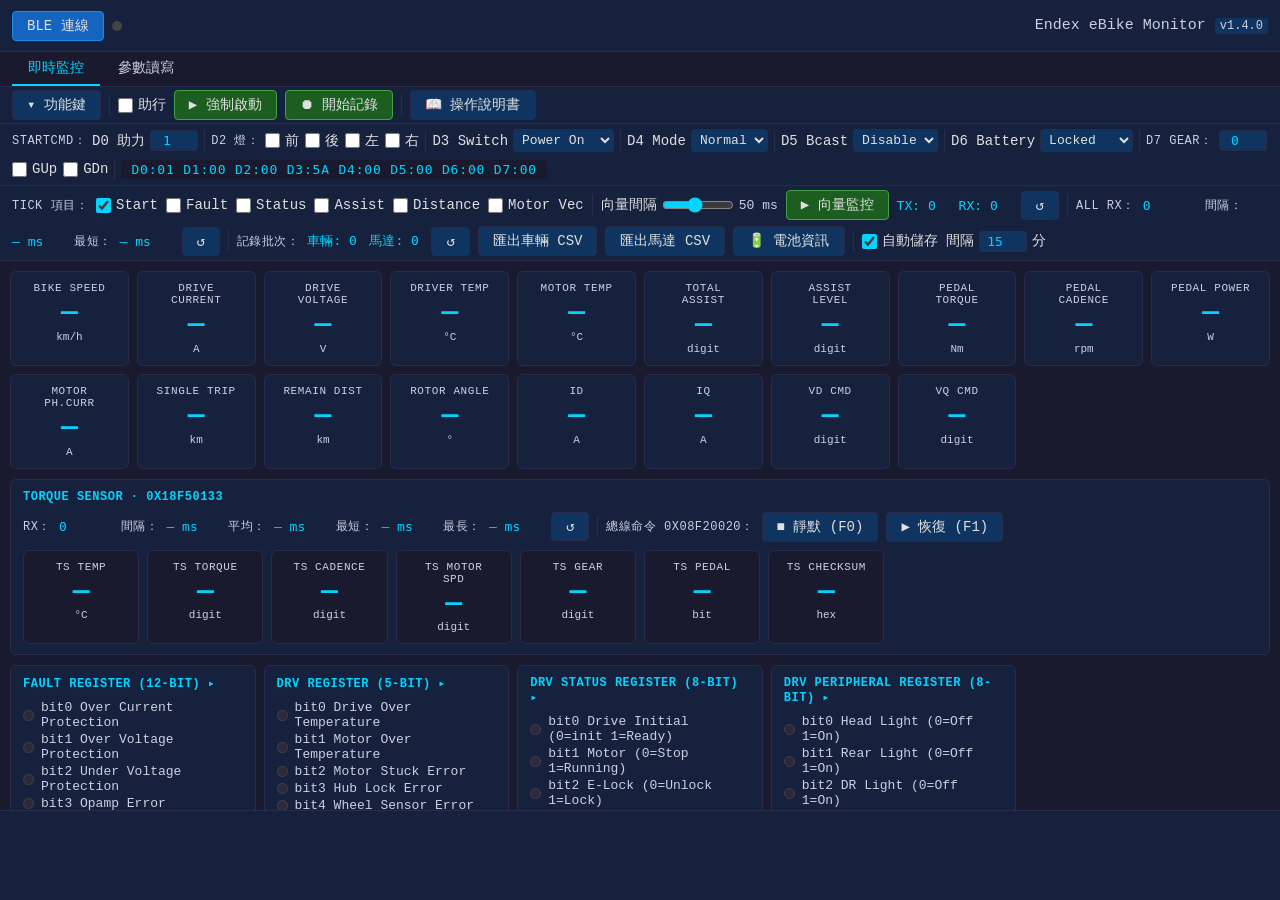
==== commit 67d40ea0: "feat: 新增力矩感測器監控與總線命令、參數批次停止 - 解析力矩感測器廣播 0x18F50133（溫度／力矩／踏頻／馬達轉速／檔位／踩踏開機識別／校驗位），集中於獨立區塊 - TS 區塊新增接收間" ====
--- a/index.html
+++ b/index.html
@@ -176,6 +176,32 @@
     <div class="drv-card"><div class="drv-lbl">Vq Cmd</div>       <div id="drvVqCmd"          class="drv-val">—</div><div class="drv-unit">digit</div></div>
   </div>
 
+  <!-- 力矩感測器 0x18F50133（主動廣播） -->
+  <div class="drv-reg-box ts-group">
+    <div class="drv-reg-title">Torque Sensor · 0x18F50133</div>
+    <div class="ts-stats">
+      <span class="tick-lbl">RX：</span>  <span id="tsRxCount"     class="mv-counter">0</span>
+      <span class="tick-lbl">間隔：</span><span id="tsIntervalLast" class="mv-counter">— ms</span>
+      <span class="tick-lbl">平均：</span><span id="tsIntervalAvg"  class="mv-counter">— ms</span>
+      <span class="tick-lbl">最短：</span><span id="tsIntervalMin"  class="mv-counter">— ms</span>
+      <span class="tick-lbl">最長：</span><span id="tsIntervalMax"  class="mv-counter">— ms</span>
+      <button id="btnTsStatsReset" class="btn">↺</button>
+      <div class="sep"></div>
+      <span class="tick-lbl">總線命令 0x08F20020：</span>
+      <button id="btnTsBusSilent" class="btn">■ 靜默 (F0)</button>
+      <button id="btnTsBusResume" class="btn">▶ 恢復 (F1)</button>
+    </div>
+    <div class="drv-metrics">
+      <div class="drv-card"><div class="drv-lbl">TS Temp</div>      <div id="tsTemp"       class="drv-val">—</div><div class="drv-unit">°C</div></div>
+      <div class="drv-card"><div class="drv-lbl">TS Torque</div>    <div id="tsTorque"     class="drv-val">—</div><div class="drv-unit">digit</div></div>
+      <div class="drv-card"><div class="drv-lbl">TS Cadence</div>   <div id="tsCadence"    class="drv-val">—</div><div class="drv-unit">digit</div></div>
+      <div class="drv-card"><div class="drv-lbl">TS Motor Spd</div> <div id="tsMotorSpeed" class="drv-val">—</div><div class="drv-unit">digit</div></div>
+      <div class="drv-card"><div class="drv-lbl">TS Gear</div>      <div id="tsGear"       class="drv-val">—</div><div class="drv-unit">digit</div></div>
+      <div class="drv-card"><div class="drv-lbl">TS Pedal</div>     <div id="tsPedalWake"  class="drv-val">—</div><div class="drv-unit">bit</div></div>
+      <div class="drv-card"><div class="drv-lbl">TS Checksum</div>  <div id="tsChecksum"   class="drv-val">—</div><div class="drv-unit">hex</div></div>
+    </div>
+  </div>
+
   <!-- Register bit displays -->
   <div class="drv-registers">
 
@@ -311,6 +337,7 @@
         <div class="param-row">
           <button id="btnParamBatchRead"  class="btn btn-primary">全部讀取</button>
           <button id="btnParamBatchWrite" class="btn btn-action">全部寫入</button>
+          <button id="btnParamBatchStop"  class="btn btn-danger" disabled>■ 停止</button>
           <button id="btnParamBatchSave"  class="btn">儲存結果</button>
           <span id="paramBatchStat" class="param-note"></span>
         </div>
--- a/style.css
+++ b/style.css
@@ -279,8 +279,8 @@
 /* ── Metric cards ─────────────────────────────────────────────── */
 
 .drv-metrics {
-  display: flex;
-  flex-wrap: wrap;
+  display: grid;
+  grid-template-columns: repeat(auto-fill, minmax(110px, 1fr));
   gap: 8px;
 }
 
@@ -316,6 +316,17 @@
 }
 
 /* ── Register boxes ───────────────────────────────────────────── */
+
+/* 力矩感測器卡片群組：外框沿用 drv-reg-box，內層卡片用底色區隔 */
+.ts-group { min-width: 0; }
+.ts-group .drv-card { background: var(--bg); }
+.ts-stats {
+  display: flex;
+  flex-wrap: wrap;
+  align-items: center;
+  gap: 4px 8px;
+  margin-bottom: 8px;
+}
 
 .drv-registers {
   display: grid;
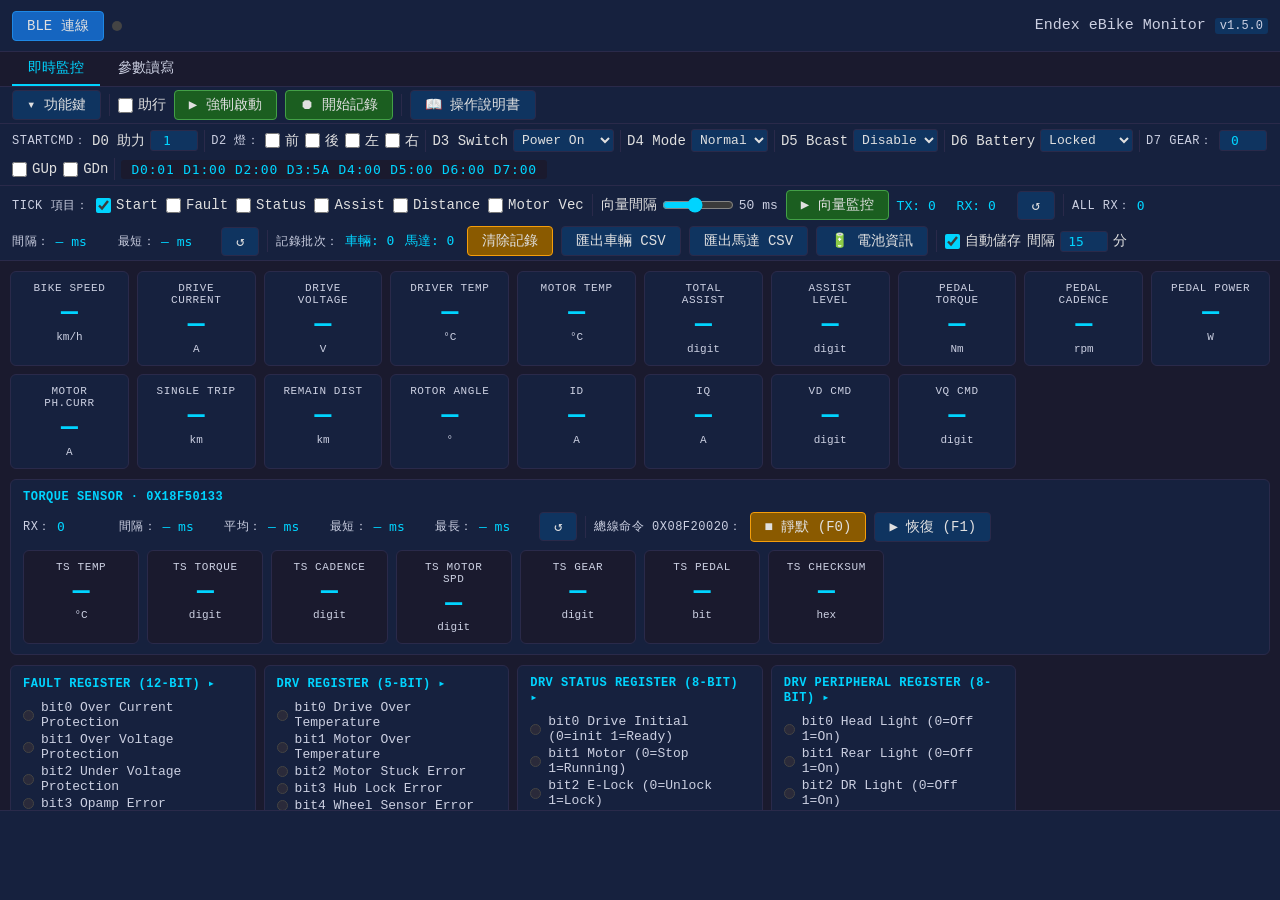
==== commit 2396d7ee: "feat: 危險操作加確認、手機預設收合功能鍵、統計列整組換行 - 單筆寫入 0x06、全部寫入（SIG 相符後列出寫入／略過筆數）、總線靜默 (F0) 送出前確認，按鈕改為琥珀色 btn-warn " ====
--- a/index.html
+++ b/index.html
@@ -120,31 +120,36 @@
     <span id="mvIntervalVal" class="drv-log-count">50 ms</span>
   </label>
   <button id="btnMotorVectorMonitor" class="btn btn-action">▶ 向量監控</button>
-  <span id="mvTxCount" class="mv-counter">TX: 0</span>
-  <span id="mvRxCount" class="mv-counter">RX: 0</span>
-  <button id="btnMvCountReset" class="btn">↺</button>
-  <div class="sep"></div>
-  <span class="tick-lbl">All RX：</span>
-  <span id="rxTotalCount" class="mv-counter">0</span>
-  <span class="tick-lbl">間隔：</span>
-  <span id="rxInterval" class="mv-counter">— ms</span>
-  <span class="tick-lbl">最短：</span>
-  <span id="rxMinInterval" class="mv-counter">— ms</span>
-  <button id="btnRxTotalReset" class="btn">↺</button>
-  <div class="sep"></div>
-  <span class="tick-lbl">記錄批次：</span>
-  <span id="recVehicleBatchCount" class="mv-counter">車輛: 0</span>
-  <span id="recMotorBatchCount"   class="mv-counter">馬達: 0</span>
-  <button id="btnRecReset" class="btn">↺</button>
+  <span class="stat-group">
+    <span id="mvTxCount" class="mv-counter">TX: 0</span>
+    <span id="mvRxCount" class="mv-counter">RX: 0</span>
+    <button id="btnMvCountReset" class="btn">↺</button>
+  </span>
+  <div class="sep"></div>
+  <span class="stat-group"><span class="tick-lbl">All RX：</span><span id="rxTotalCount" class="mv-counter">0</span></span>
+  <span class="stat-group"><span class="tick-lbl">間隔：</span><span id="rxInterval" class="mv-counter">— ms</span></span>
+  <span class="stat-group">
+    <span class="tick-lbl">最短：</span><span id="rxMinInterval" class="mv-counter">— ms</span>
+    <button id="btnRxTotalReset" class="btn">↺</button>
+  </span>
+  <div class="sep"></div>
+  <span class="stat-group">
+    <span class="tick-lbl">記錄批次：</span>
+    <span id="recVehicleBatchCount" class="mv-counter">車輛: 0</span>
+    <span id="recMotorBatchCount"   class="mv-counter">馬達: 0</span>
+  </span>
+  <button id="btnRecReset" class="btn btn-warn">清除記錄</button>
   <button id="btnExportRecVehicleCsv" class="btn">匯出車輛 CSV</button>
   <button id="btnExportRecMotorCsv"   class="btn">匯出馬達 CSV</button>
   <button id="btnBatteryInfo" class="btn">🔋 電池資訊</button>
   <div class="sep"></div>
-  <label class="chk-label"><input type="checkbox" id="chkRecAutoSave" checked><span>自動儲存</span></label>
-  <label class="chk-label"><span>間隔</span>
-    <input type="number" id="recAutoSaveInterval" min="1" max="120" value="15" class="cmd-num">
-    <span>分</span>
-  </label>
+  <span class="stat-group">
+    <label class="chk-label"><input type="checkbox" id="chkRecAutoSave" checked><span>自動儲存</span></label>
+    <label class="chk-label"><span>間隔</span>
+      <input type="number" id="recAutoSaveInterval" min="1" max="120" value="15" class="cmd-num">
+      <span>分</span>
+    </label>
+  </span>
 </nav>
 </div><!-- #paramsPanel -->
 
@@ -180,15 +185,17 @@
   <div class="drv-reg-box ts-group">
     <div class="drv-reg-title">Torque Sensor · 0x18F50133</div>
     <div class="ts-stats">
-      <span class="tick-lbl">RX：</span>  <span id="tsRxCount"     class="mv-counter">0</span>
-      <span class="tick-lbl">間隔：</span><span id="tsIntervalLast" class="mv-counter">— ms</span>
-      <span class="tick-lbl">平均：</span><span id="tsIntervalAvg"  class="mv-counter">— ms</span>
-      <span class="tick-lbl">最短：</span><span id="tsIntervalMin"  class="mv-counter">— ms</span>
-      <span class="tick-lbl">最長：</span><span id="tsIntervalMax"  class="mv-counter">— ms</span>
-      <button id="btnTsStatsReset" class="btn">↺</button>
+      <span class="stat-group"><span class="tick-lbl">RX：</span>  <span id="tsRxCount"     class="mv-counter">0</span></span>
+      <span class="stat-group"><span class="tick-lbl">間隔：</span><span id="tsIntervalLast" class="mv-counter">— ms</span></span>
+      <span class="stat-group"><span class="tick-lbl">平均：</span><span id="tsIntervalAvg"  class="mv-counter">— ms</span></span>
+      <span class="stat-group"><span class="tick-lbl">最短：</span><span id="tsIntervalMin"  class="mv-counter">— ms</span></span>
+      <span class="stat-group">
+        <span class="tick-lbl">最長：</span><span id="tsIntervalMax"  class="mv-counter">— ms</span>
+        <button id="btnTsStatsReset" class="btn">↺</button>
+      </span>
       <div class="sep"></div>
       <span class="tick-lbl">總線命令 0x08F20020：</span>
-      <button id="btnTsBusSilent" class="btn">■ 靜默 (F0)</button>
+      <button id="btnTsBusSilent" class="btn btn-warn">■ 靜默 (F0)</button>
       <button id="btnTsBusResume" class="btn">▶ 恢復 (F1)</button>
     </div>
     <div class="drv-metrics">
@@ -336,7 +343,7 @@
       <div id="paramBatchCtrls" style="display:none">
         <div class="param-row">
           <button id="btnParamBatchRead"  class="btn btn-primary">全部讀取</button>
-          <button id="btnParamBatchWrite" class="btn btn-action">全部寫入</button>
+          <button id="btnParamBatchWrite" class="btn btn-warn">全部寫入</button>
           <button id="btnParamBatchStop"  class="btn btn-danger" disabled>■ 停止</button>
           <button id="btnParamBatchSave"  class="btn">儲存結果</button>
           <span id="paramBatchStat" class="param-note"></span>
--- a/style.css
+++ b/style.css
@@ -92,6 +92,7 @@
 .btn-primary { background: #1565c0; border-color: #1e88e5; }
 .btn-action  { background: #1b5e20; border-color: #43a047; }
 .btn-danger  { background: #b71c1c; border-color: #e53935; }
+.btn-warn    { background: #8a5a00; border-color: #f59e0b; } /* 會改動裝置或刪資料的操作，按下前會確認 */
 
 /* ── Status dot & BLE info ────────────────────────────────────── */
 
@@ -140,6 +141,15 @@
   cursor: pointer;
   accent-color: var(--cyan);
   vertical-align: middle;
+}
+
+/* 標籤＋數值（＋↺）綁成一組，換行時整組一起移動，不會把「最短：」和「— ms」拆到兩行 */
+.stat-group {
+  display: inline-flex;
+  align-items: center;
+  gap: 6px;
+  white-space: nowrap;
+  flex-shrink: 0;
 }
 
 .mv-counter {
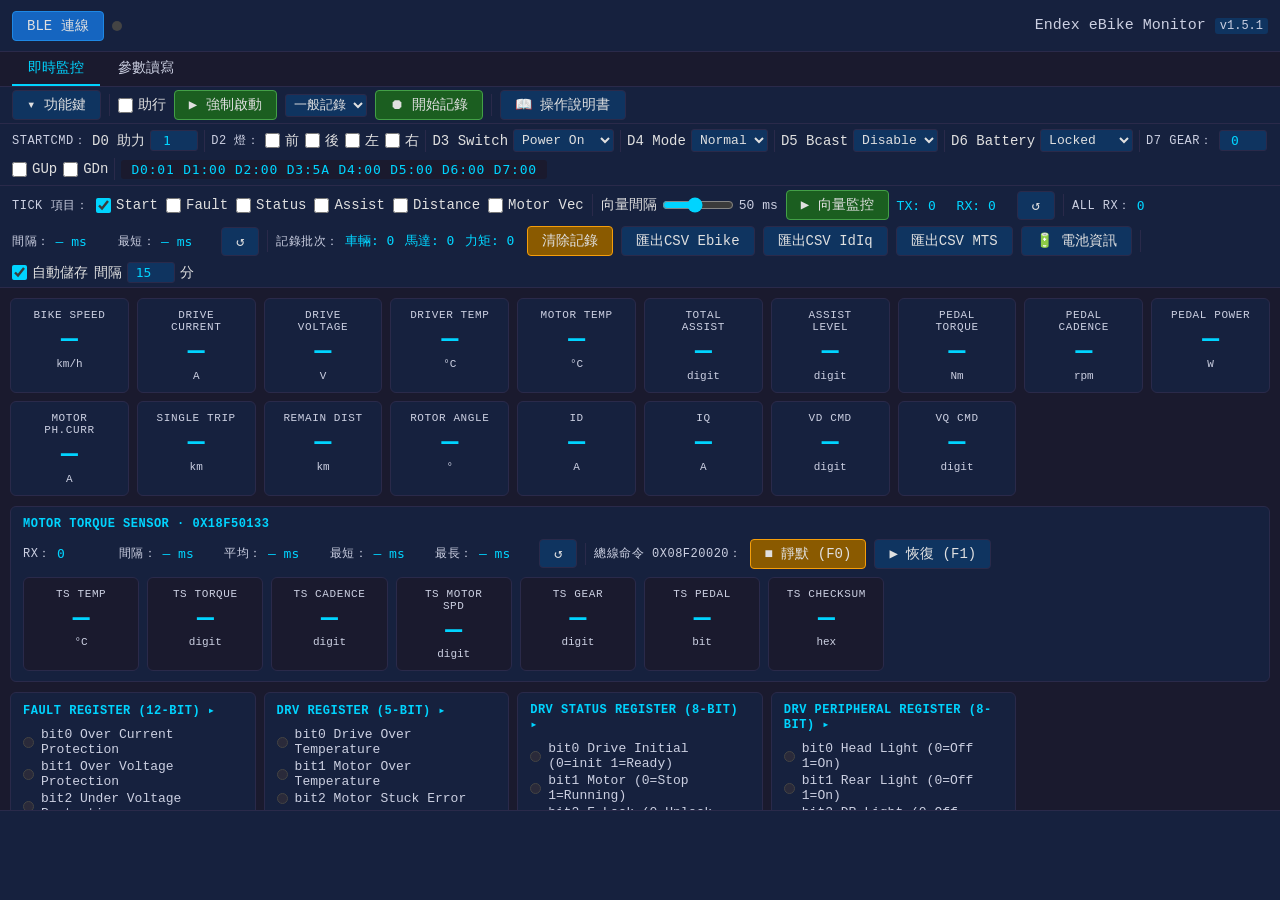
==== commit 19d366f4: "feat: 新增 MTS 記錄模式（Motor Torque Sensor）、自動儲存多檔下載提醒 - 記錄模式選單可選一般記錄或 MTS 記錄，對應韌體 [0xFD][0x01][0x02] 與 0" ====
--- a/index.html
+++ b/index.html
@@ -30,6 +30,10 @@
   <div class="sep"></div>
   <label class="chk-label"><input type="checkbox" id="chkPushAssist"><span>助行</span></label>
   <button id="btnDrvMonitor"   class="btn btn-action">▶ 強制啟動</button>
+  <select id="selRecMode" class="cmd-sel" title="記錄模式：一般 = 車輛狀態 + 馬達 Id/Iq；MTS = 只錄 Motor Torque Sensor 0x18F50133 廣播。兩者互斥，記錄中不能切換">
+    <option value="1">一般記錄</option>
+    <option value="2">MTS記錄</option>
+  </select>
   <button id="btnRecordingMode" class="btn btn-action">⏺ 開始記錄</button>
   <div class="sep"></div>
   <a id="btnManual" class="btn" href="manual.html" target="_blank" rel="noopener">📖 操作說明書</a>
@@ -137,14 +141,16 @@
     <span class="tick-lbl">記錄批次：</span>
     <span id="recVehicleBatchCount" class="mv-counter">車輛: 0</span>
     <span id="recMotorBatchCount"   class="mv-counter">馬達: 0</span>
+    <span id="recMtsBatchCount"     class="mv-counter">力矩: 0</span>
   </span>
   <button id="btnRecReset" class="btn btn-warn">清除記錄</button>
-  <button id="btnExportRecVehicleCsv" class="btn">匯出車輛 CSV</button>
-  <button id="btnExportRecMotorCsv"   class="btn">匯出馬達 CSV</button>
+  <button id="btnExportRecVehicleCsv" class="btn">匯出CSV Ebike</button>
+  <button id="btnExportRecMotorCsv"   class="btn">匯出CSV IdIq</button>
+  <button id="btnExportRecMtsCsv"     class="btn">匯出CSV MTS</button>
   <button id="btnBatteryInfo" class="btn">🔋 電池資訊</button>
   <div class="sep"></div>
   <span class="stat-group">
-    <label class="chk-label"><input type="checkbox" id="chkRecAutoSave" checked><span>自動儲存</span></label>
+    <label class="chk-label" title="每段會連續下載 2 個 CSV；瀏覽器詢問「下載多個檔案」時請選允許，否則該段資料會遺失"><input type="checkbox" id="chkRecAutoSave" checked><span>自動儲存</span></label>
     <label class="chk-label"><span>間隔</span>
       <input type="number" id="recAutoSaveInterval" min="1" max="120" value="15" class="cmd-num">
       <span>分</span>
@@ -183,7 +189,7 @@
 
   <!-- 力矩感測器 0x18F50133（主動廣播） -->
   <div class="drv-reg-box ts-group">
-    <div class="drv-reg-title">Torque Sensor · 0x18F50133</div>
+    <div class="drv-reg-title">Motor Torque Sensor · 0x18F50133</div>
     <div class="ts-stats">
       <span class="stat-group"><span class="tick-lbl">RX：</span>  <span id="tsRxCount"     class="mv-counter">0</span></span>
       <span class="stat-group"><span class="tick-lbl">間隔：</span><span id="tsIntervalLast" class="mv-counter">— ms</span></span>
@@ -278,7 +284,7 @@
   <!-- Recording Mode Debug（最新一筆批次的原始 bytes + 解析結果） -->
   <div class="rec-debug">
     <div class="rec-debug-box">
-      <div class="rec-debug-title">車輛狀態批次 Debug（最新一筆）</div>
+      <div class="rec-debug-title">Ebike 狀態批次 Debug（最新一筆）</div>
       <pre id="recDebugVehicleRaw" class="rec-debug-raw">尚未收到資料</pre>
       <pre id="recDebugVehicleParsed" class="rec-debug-parsed">—</pre>
     </div>
@@ -286,6 +292,11 @@
       <div class="rec-debug-title">馬達 Id/Iq 批次 Debug（最新一筆）</div>
       <pre id="recDebugMotorRaw" class="rec-debug-raw">尚未收到資料</pre>
       <pre id="recDebugMotorParsed" class="rec-debug-parsed">—</pre>
+    </div>
+    <div class="rec-debug-box">
+      <div class="rec-debug-title">Motor Torque Sensor 批次 Debug（最新一筆）</div>
+      <pre id="recDebugMtsRaw" class="rec-debug-raw">尚未收到資料</pre>
+      <pre id="recDebugMtsParsed" class="rec-debug-parsed">—</pre>
     </div>
   </div>
 
